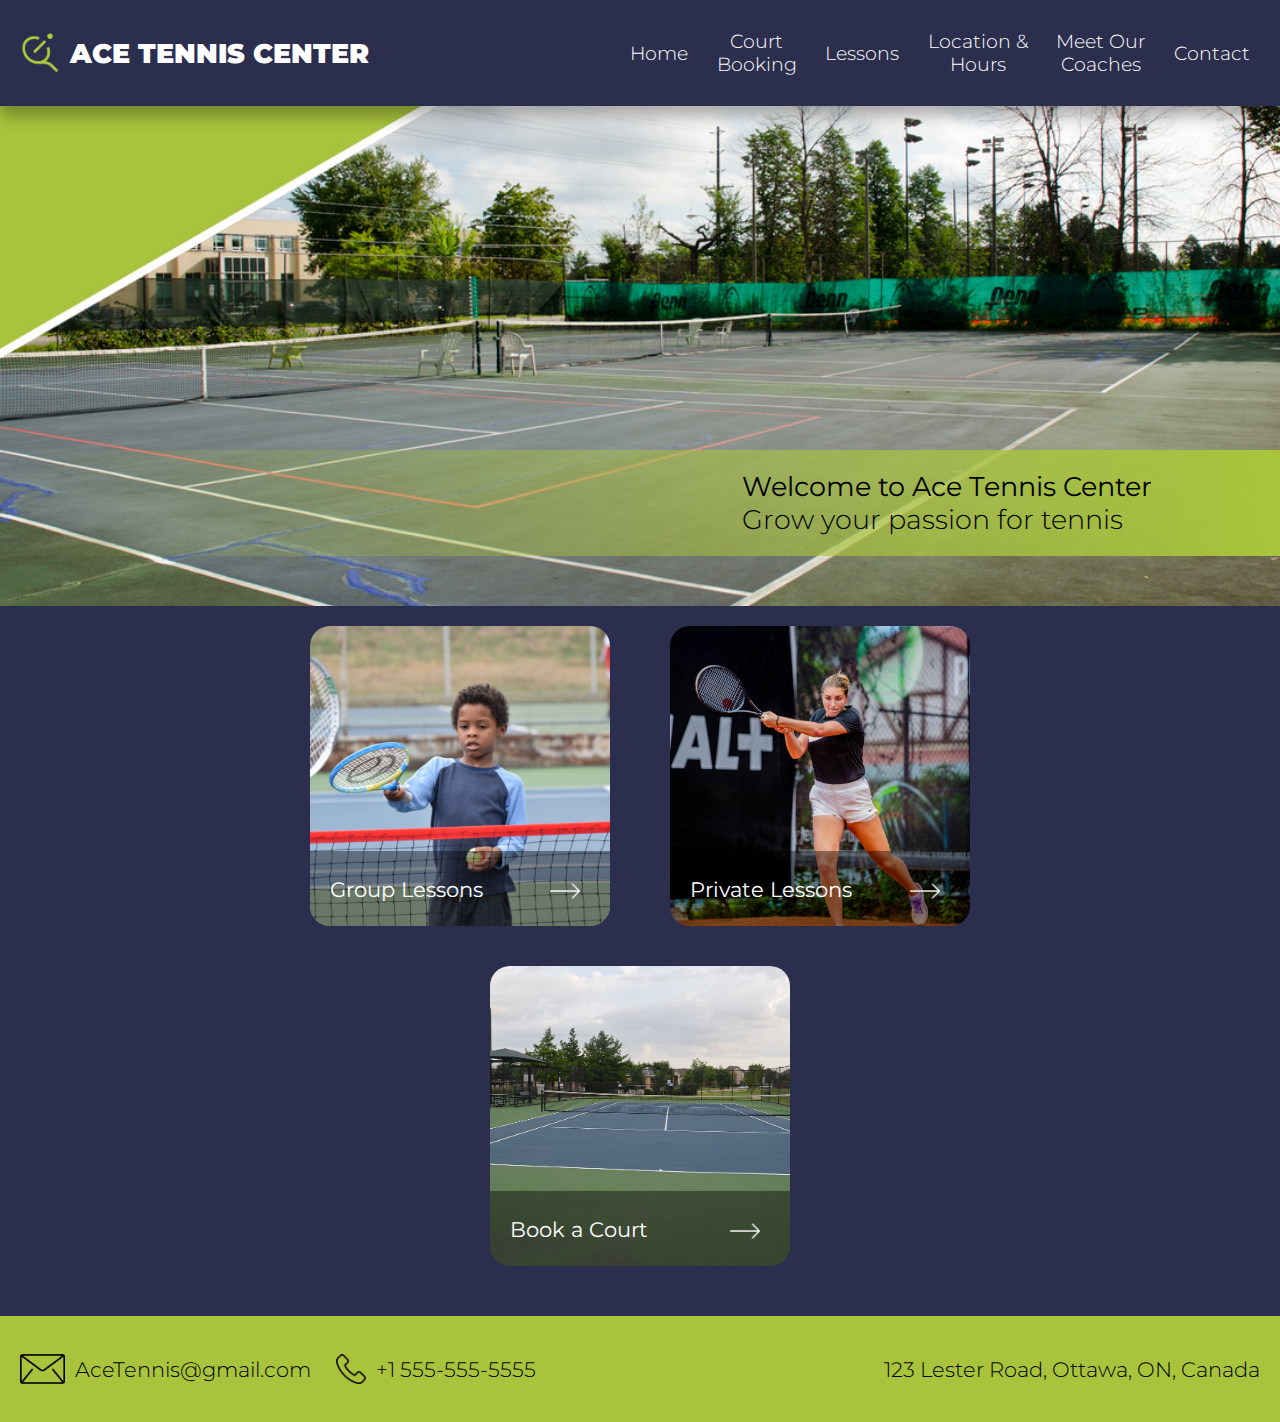
==== index.html @ af2128d6 "Initial files" ====
<html>
    <head>
        <link rel="stylesheet" href="../assets/css/styles.css">
        <link href="https://fonts.googleapis.com/css?family=Montserrat:300,500" rel="stylesheet">
        <script src="https://code.jquery.com/jquery-3.7.0.min.js"></script> 
        <script src="../assets/js/util.js"></script>

        <title>Home</title>
    </head>
    <body>

        <img src="../assets/images/triangle.png" class="triangle-img"></div>

        <div data-include="nav-bar"></div>

        <div class="banner" style="background-image: url(../assets/images/home_banner.jpg);">
            <div class="banner-title">
                <div class="banner-text">
                    <b>Welcome to Ace Tennis Center</b>
                    <br>Grow your passion for tennis
                </div>
            </div>
        </div>

        <div class="col-box">
            <div class="icons">
                <div class="icon" style="background-image: url('../assets/images/group_lesson_icon.jpg')">
                    <a href="pages/lessons.html">
                        <div class="icon-title">
                            <p style="padding-left: 20px;">
                                <b>Group Lessons</b>
                                <img class="icon-arrow" src="../assets/images/arrow.png">
                            </p>
                        </div>
                    </a>
                </div>
    
                <div class="icon" style="background-image: url('../assets/images/private_lesson_icon.jpg')">
                    <a href="pages/lessons.html#private-lessons">
                        <div class="icon-title">
                            <p style="padding-left: 20px;">
                                <b>Private Lessons</b>
                                <img class="icon-arrow" src="../assets/images/arrow.png">
                            </p>
                        </div>
                    </a>
                </div>
    
                <div class="icon" style="background-image: url('../assets/images/court_booking_icon.png')">
                    <a href="pages/court-booking.html">
                        <div class="icon-title">
                            <p style="padding-left: 20px;">
                                <b>Book a Court</b>
                                <img class="icon-arrow" src="../assets/images/arrow.png">
                            </p>
                        </div>
                    </a>
                </div>
            </div>
        </div>

        <div data-include="footer"></div>
        
    </body>
</html>
---- assets/css/styles.css ----
:root {
    --navy: #2B2E4D;
    --dark-navy: #16172d;
    --lime: #A9C43C;
    --dark-lime: #90a830;
    --underline-width: 0%;
}

* {
    font-family: 'Montserrat';
}

body {
    background-color: var(--navy);
    width: 100%;
    height: 100%;
    margin: 0;
    font-size: 16pt;
    font-weight: 300 !important;
    line-height: normal !important;
}

h1, h2 {
    margin: 10px;
    font-weight: 500 !important;
}

p, button, a {
    font-weight: 300 !important;
    margin-bottom: 0 !important;
    margin-top: 0 !important;
}

a {
    text-decoration: none;
    cursor: pointer;
}

table {
    border-collapse: collapse;
    background-color: var(--navy);
    color: white;
    text-align: center;
    width: 50%;
}

th, td {
    border: 2px solid white;
    padding: 10px;
}

th {
    background-color: var(--dark-navy) 
}

/*buttons*/
button {
    border: none;
    cursor: pointer;
    border-radius: 5px;
}

button:hover {
    transition-duration: 0.3s; 
}

.navy-button {
    color: white;
    background-color: var(--navy);
    padding: 10px;
    font-size: 14pt;
    border-radius: 0;
    position: relative;
    cursor: pointer;
}

.navy-button::after {
    content: ""; 
    display: block;
    width: var(--underline-width); 
    height: 3px; 
    background-color: var(--lime);
    position: absolute;
    left: 50%; 
    bottom: -3px; 
    transform: translateX(-50%);
    transition: width 0.3s ease-in-out; 
}

.navy-button:hover::after {
    width: 100%;
}

.navy-button:hover {
    background-color: var(--dark-navy);
}

.lime-button {
    color: black;
    background-color: var(--lime);
    padding: 10px;
}
.lime-button:hover {
    background-color: var(--dark-lime);
}

/*navigation bar*/
.navbar {
    padding: 0;
    display: flex;
    align-items: center;
    color: white;
    font-size: 20pt;
    background-color: var(--navy);
    box-shadow: 0px 10px 15px rgba(0, 0, 0, 0.3);
    flex-wrap: nowrap !important;
}

.button-div, .right-div {
    margin-left: auto; 
    margin-right: 0;
    padding: 20px;
    display: flex;
}

.button-div {
    width: 50%;
    justify-content: space-between;
}

.button-div {
    width: 50%;
    justify-content: space-between;
}

/* When screen width is too small, switch to flex-wrap and center alignment */
@media (max-width: 1000px) {
    .button-div {
        width: 100%;
        flex-wrap: wrap;
        justify-content: center;
        gap: 10px;
    }

    .navy-button {
        white-space: nowrap; 
        padding: 10px 15px;
    }
}

#logo {
    height: 40px;
    width: 40px;
    padding-left: 20px;
    padding-right: 10px;
}

/*footer*/
.footer {
    display: flex;
    background-color: var(--lime);
    width: 100%;
    align-items: center;
    font-size: 16pt;
    padding: 20px 0 20px 0;
}

.icon-img {
    height: 30px;
    width: auto;
    padding: 10px;
}

.icon-img-large {
    height: 50px;
    width: auto;
    padding: 10px;
}

.icon-img2 {
    height: max-content;
    width: 40px;
    padding: 0 10px 0 10px;
}

/*banner*/
.banner {
    height: 500px;
    width: 100%;
    background-position: center;
    background-repeat: no-repeat; 
    background-size: cover;
    position: relative;
    z-index: -2;
}

.banner-title {
    margin-left: auto; 
    margin-right: 0;
    position: absolute;
    bottom: 10%;
    width: 100%;

    background: linear-gradient(to right, rgba(0, 0, 0, 0), rgba(169, 196, 60,1));
}

.banner-text {
    padding: 20px 10% 20px 0;
    width: fit-content; 
    margin-left: auto; 
    margin-right: 0;
    font-size: 20pt;
}

.triangle-img {
    top: 0;
    left: 0;
    z-index: -1;
    width: 50%;
    position: absolute;
    z-index: -1
}

/*icons*/

.icons {
    display: flex;
    width: 80%;
    justify-content: center;
    padding-bottom: 30px;
    flex-wrap: wrap;
}

.icon {
    height: 300px;
    width: 300px;
    position: relative;
    border-radius: 20px;
    margin: 20px 30px 20px 30px;

    background-position: center;
    background-repeat: no-repeat; 
    background-size: cover;
}

.icon-title {
    position: absolute;
    bottom: 0;
    border-radius: 0 0 20px 20px;
    width: 100%;
    height: 25%;
    align-items: center;
    display: flex;
    color: white;
    background: rgba(0, 0, 0, 40%);
    transition: background-color 0.3s ease; 
    cursor: pointer; 
}

.icon-arrow {
    width: 30px;
    height: auto;
    position: absolute;
    right: 10%;
}

.icon-title:hover {
    background-color: rgba(0, 0, 0, 70%);
}


/*boxes*/

.lime-box {
    background-color: var(--lime);
    border-radius: 10px;
    width: fit-content;
    height: fit-content;
}

.row-box {
    display:flex; 
    flex-direction: row; 
    align-items: center;
}

.col-box {
    display: flex;
    flex-direction: column;
    align-items: center;
}

/*specific components*/
#contact-box{
    margin-top: 60px;
    margin-left: auto;
    margin-right: 60px;
    padding: 30px;

    display: flex;
    flex-direction: column;
    justify-content: center;
}

#location-box {
    height: 80%;
    width: 70%;
    border-radius: 10px;
    margin-left: 50px;
    background-image: url(/assets/images/location.png);
    background-position: center;
    background-repeat: no-repeat; 
    background-size: cover;
}

#location-div {
    display:flex; 
    flex-direction: row; 
    align-items: end;
    height: 65%;
    width: 90%;
    margin-right: 50px;
    margin-left: auto;
    color: white;
    justify-content: flex-end;
    font-size: 16pt;
}

.coach-box {
    width: 90%;
    height: auto;
    border-radius: 10px;
    background-color: var(--dark-navy);
    color: white;
    padding: 30px;
    margin: 0 auto;
}

.info-box {
    display: flex;
    justify-content: flex-start;
    margin-bottom: 15px;
}

.portrait-img {
    border-radius: 50%;
    border: 10px solid white;
    height: 300px;
    width: 300px;
    background-position: center;
    background-repeat: no-repeat; 
    object-fit: cover;
    margin: 0 30px 0 10px;
}

#coaches {
    display: grid;
    justify-content: center; 
    align-items: center;
    gap: 40px;
    width: 90%;
    margin: 30px auto;
}

.flatpickr-day.selected {
    background-color: var(--lime) !important;
    color: black;
}

#flatpickr-date.form-control.flatpickr-input {
    height: 0;
    padding: 0;
    visibility: hidden;
}
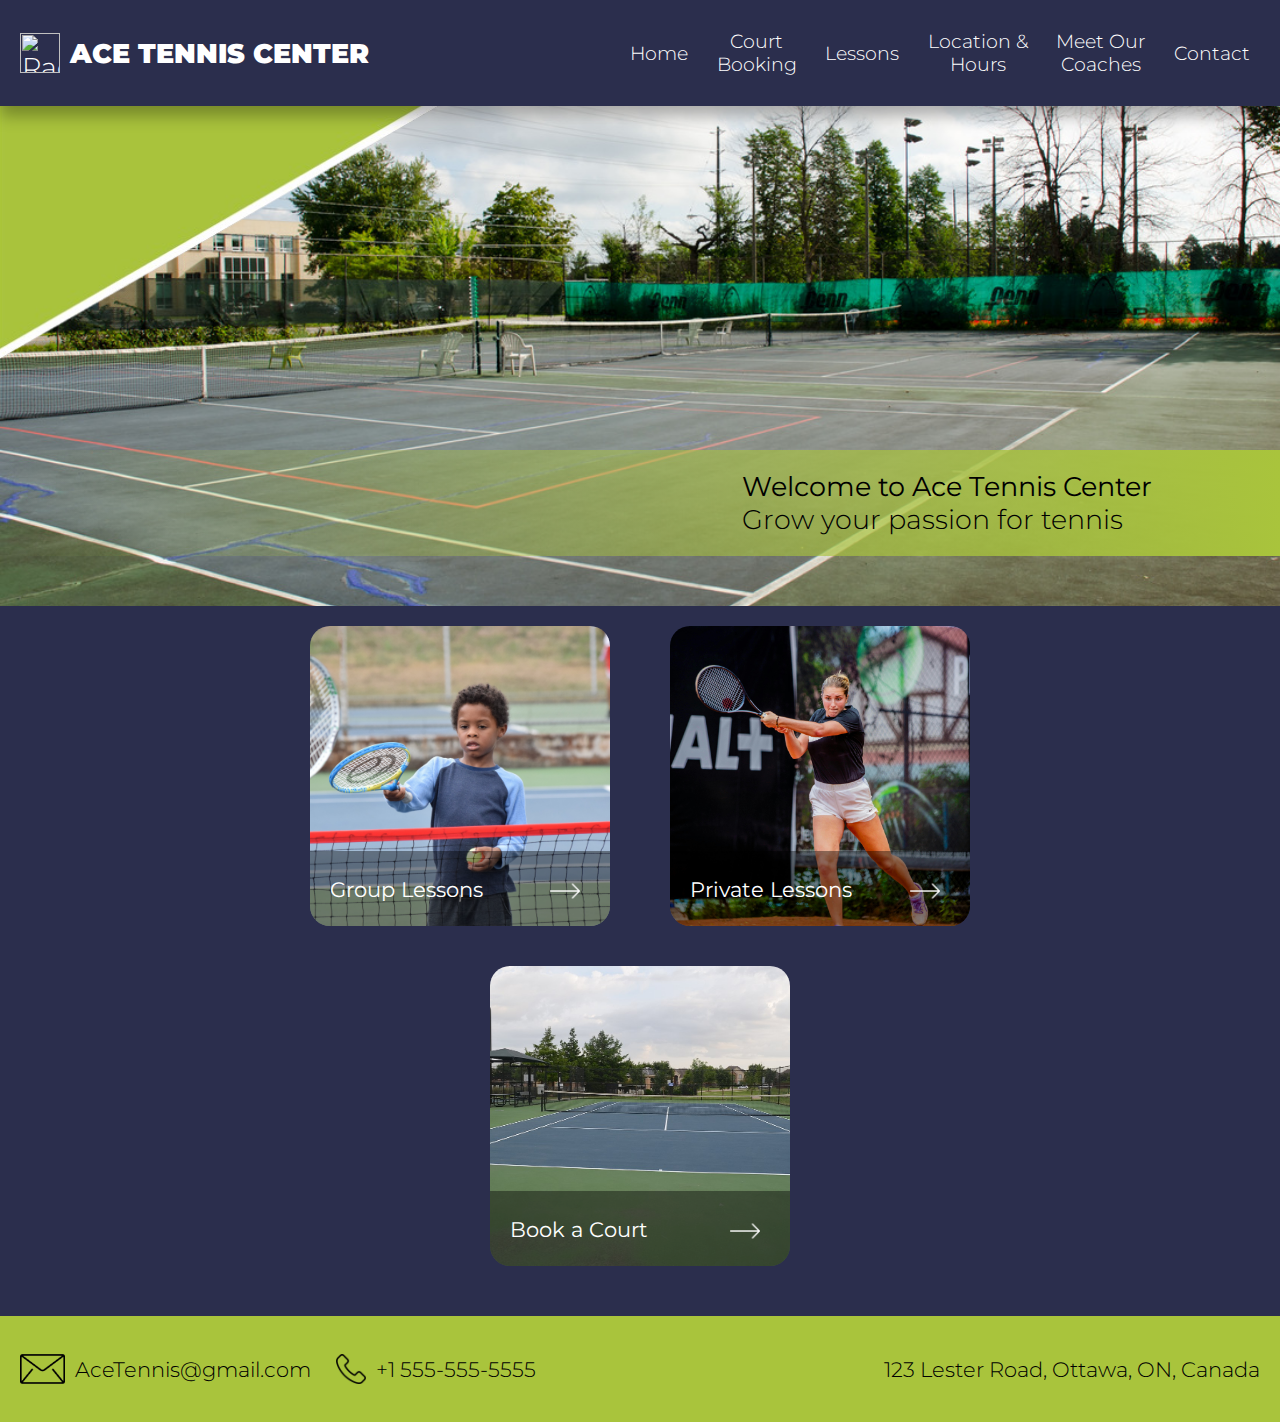
==== commit 7bbff2a1: "Fixed links" ====
--- a/index.html
+++ b/index.html
@@ -1,19 +1,19 @@
 <html>
     <head>
-        <link rel="stylesheet" href="../assets/css/styles.css">
+        <link rel="stylesheet" href="assets/css/styles.css">
         <link href="https://fonts.googleapis.com/css?family=Montserrat:300,500" rel="stylesheet">
         <script src="https://code.jquery.com/jquery-3.7.0.min.js"></script> 
-        <script src="../assets/js/util.js"></script>
+        <script src="assets/js/util.js"></script>
 
         <title>Home</title>
     </head>
     <body>
 
-        <img src="../assets/images/triangle.png" class="triangle-img"></div>
+        <img src="assets/images/triangle.png" class="triangle-img"></div>
 
         <div data-include="nav-bar"></div>
 
-        <div class="banner" style="background-image: url(../assets/images/home_banner.jpg);">
+        <div class="banner" style="background-image: url(assets/images/home_banner.jpg);">
             <div class="banner-title">
                 <div class="banner-text">
                     <b>Welcome to Ace Tennis Center</b>
@@ -24,34 +24,34 @@
 
         <div class="col-box">
             <div class="icons">
-                <div class="icon" style="background-image: url('../assets/images/group_lesson_icon.jpg')">
+                <div class="icon" style="background-image: url('assets/images/group_lesson_icon.jpg')">
                     <a href="pages/lessons.html">
                         <div class="icon-title">
                             <p style="padding-left: 20px;">
                                 <b>Group Lessons</b>
-                                <img class="icon-arrow" src="../assets/images/arrow.png">
+                                <img class="icon-arrow" src="assets/images/arrow.png">
                             </p>
                         </div>
                     </a>
                 </div>
     
-                <div class="icon" style="background-image: url('../assets/images/private_lesson_icon.jpg')">
+                <div class="icon" style="background-image: url('assets/images/private_lesson_icon.jpg')">
                     <a href="pages/lessons.html#private-lessons">
                         <div class="icon-title">
                             <p style="padding-left: 20px;">
                                 <b>Private Lessons</b>
-                                <img class="icon-arrow" src="../assets/images/arrow.png">
+                                <img class="icon-arrow" src="assets/images/arrow.png">
                             </p>
                         </div>
                     </a>
                 </div>
     
-                <div class="icon" style="background-image: url('../assets/images/court_booking_icon.png')">
+                <div class="icon" style="background-image: url('assets/images/court_booking_icon.png')">
                     <a href="pages/court-booking.html">
                         <div class="icon-title">
                             <p style="padding-left: 20px;">
                                 <b>Book a Court</b>
-                                <img class="icon-arrow" src="../assets/images/arrow.png">
+                                <img class="icon-arrow" src="assets/images/arrow.png">
                             </p>
                         </div>
                     </a>
--- a/assets/css/styles.css
+++ b/assets/css/styles.css
@@ -307,7 +307,6 @@
     width: 70%;
     border-radius: 10px;
     margin-left: 50px;
-    background-image: url(/assets/images/location.png);
     background-position: center;
     background-repeat: no-repeat; 
     background-size: cover;
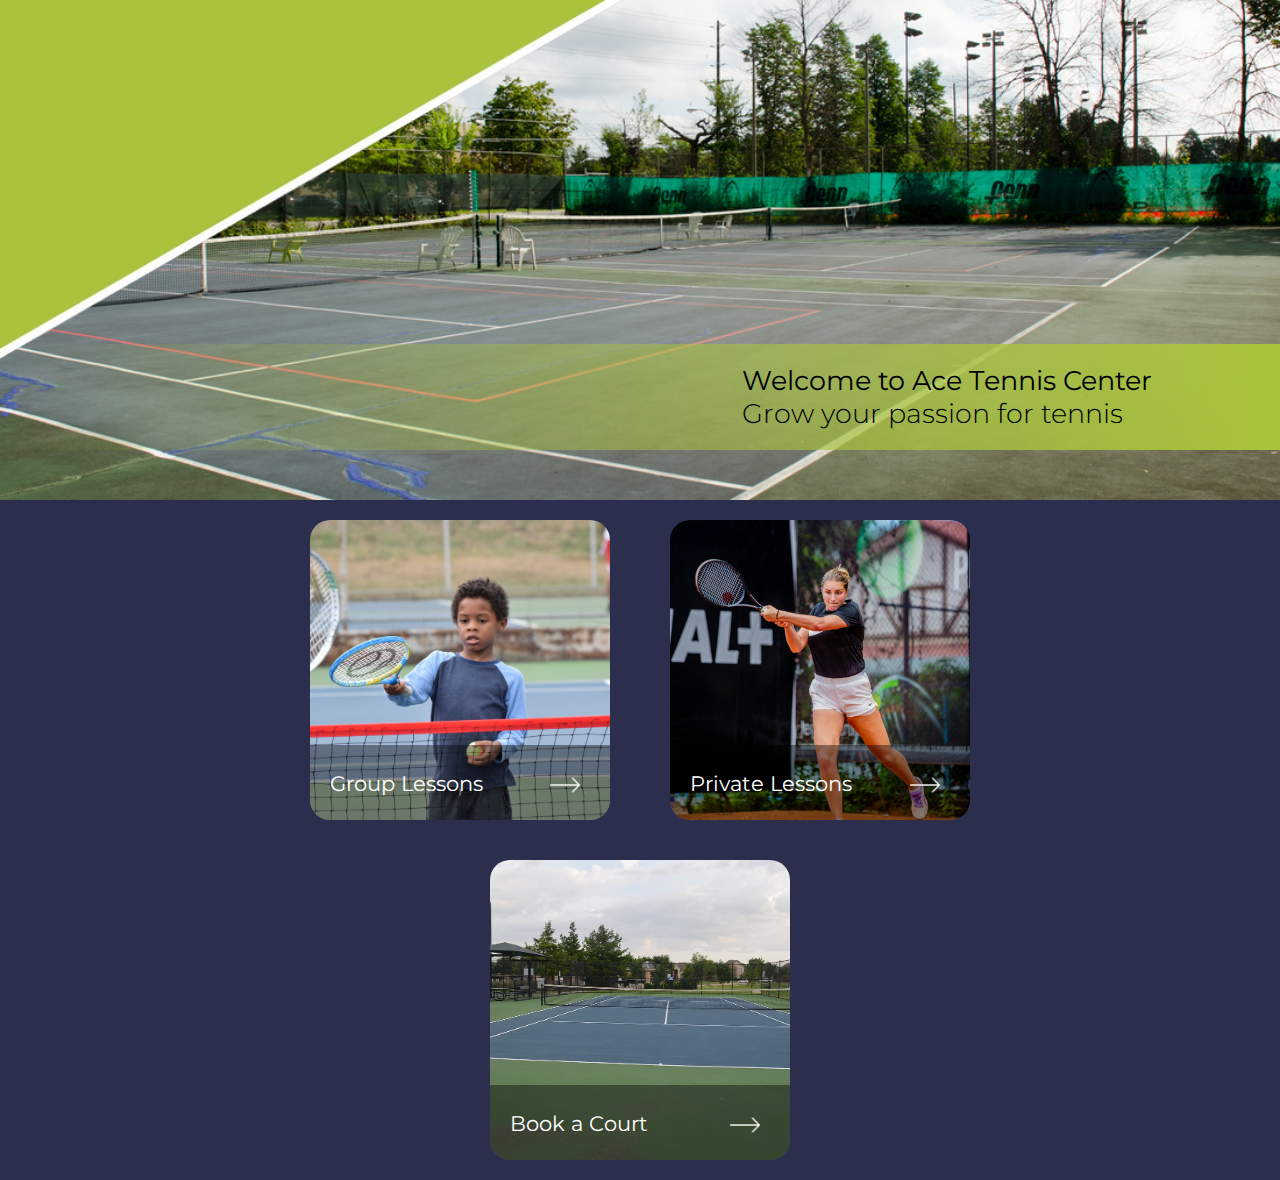
==== commit 15d05985: "Fixed footer spacing" ====
--- a/index.html
+++ b/index.html
@@ -23,7 +23,7 @@
         </div>
 
         <div class="col-box">
-            <div class="icons">
+            <div class="icons" style="padding: 0;">
                 <div class="icon" style="background-image: url('assets/images/group_lesson_icon.jpg')">
                     <a href="pages/lessons.html">
                         <div class="icon-title">
--- a/assets/css/styles.css
+++ b/assets/css/styles.css
@@ -3,7 +3,6 @@
     --dark-navy: #16172d;
     --lime: #A9C43C;
     --dark-lime: #90a830;
-    --underline-width: 0%;
 }
 
 * {
@@ -13,7 +12,7 @@
 body {
     background-color: var(--navy);
     width: 100%;
-    height: 100%;
+    height: 100vh;
     margin: 0;
     font-size: 16pt;
     font-weight: 300 !important;
@@ -34,6 +33,7 @@
 a {
     text-decoration: none;
     cursor: pointer;
+    color: inherit;
 }
 
 table {
@@ -77,7 +77,7 @@
 .navy-button::after {
     content: ""; 
     display: block;
-    width: var(--underline-width); 
+    width: 0%; 
     height: 3px; 
     background-color: var(--lime);
     position: absolute;
@@ -157,13 +157,38 @@
 
 /*footer*/
 .footer {
-    display: flex;
+    margin-top: 40px; 
+    border-top-width: 10px;
     background-color: var(--lime);
     width: 100%;
-    align-items: center;
-    font-size: 16pt;
+    font-size: 12pt;
     padding: 20px 0 20px 0;
-}
+    display: flex;
+}
+
+.a-underline {
+    position: relative;
+    padding-top: 10px;
+}
+
+.a-underline::after {
+    content: "";
+    position: absolute;
+    left: 0;
+    bottom: -4px;
+    width: 0;
+    height: 2px;
+    left: 50%; 
+    transform: translateX(-50%);
+    background-color: black;
+    transition: width 0.3s ease-in-out; 
+}
+
+.a-underline:hover::after {
+    width: 100%; 
+}
+
+/*images*/
 
 .icon-img {
     height: 30px;
@@ -181,6 +206,24 @@
     height: max-content;
     width: 40px;
     padding: 0 10px 0 10px;
+}
+
+.icon-img3 {
+    height: max-content;
+    width: 30px;
+    padding: 0 10px 0 10px;
+}
+
+.icon-img4 {
+    width: 25px;
+    height: auto;
+    padding: 0 10px 0 10px;
+}
+
+.icon-img5 {
+    height: max-content;
+    width: 25px;
+    padding: 10px 10px 0 10px;
 }
 
 /*banner*/
@@ -288,6 +331,13 @@
     display: flex;
     flex-direction: column;
     align-items: center;
+}
+
+.col-box2 {
+    display: flex;
+    flex-direction: column;
+    align-items: flex-start;
+    width: 25%;
 }
 
 /*specific components*/
@@ -313,13 +363,12 @@
 }
 
 #location-div {
-    display:flex; 
+    display: flex; 
     flex-direction: row; 
     align-items: end;
     height: 65%;
     width: 90%;
-    margin-right: 50px;
-    margin-left: auto;
+    margin: 35px 50px 0 auto; 
     color: white;
     justify-content: flex-end;
     font-size: 16pt;
@@ -361,6 +410,8 @@
     margin: 30px auto;
 }
 
+/*forms*/
+
 .flatpickr-day.selected {
     background-color: var(--lime) !important;
     color: black;
@@ -371,3 +422,15 @@
     padding: 0;
     visibility: hidden;
 }
+
+.form-control {
+    width: 100%;  
+    max-width: 100%;
+    box-sizing: border-box;
+    padding: 10px; 
+}
+
+.horizontal-line {
+    width: 90%;
+    border-bottom: 2px solid black;
+}
